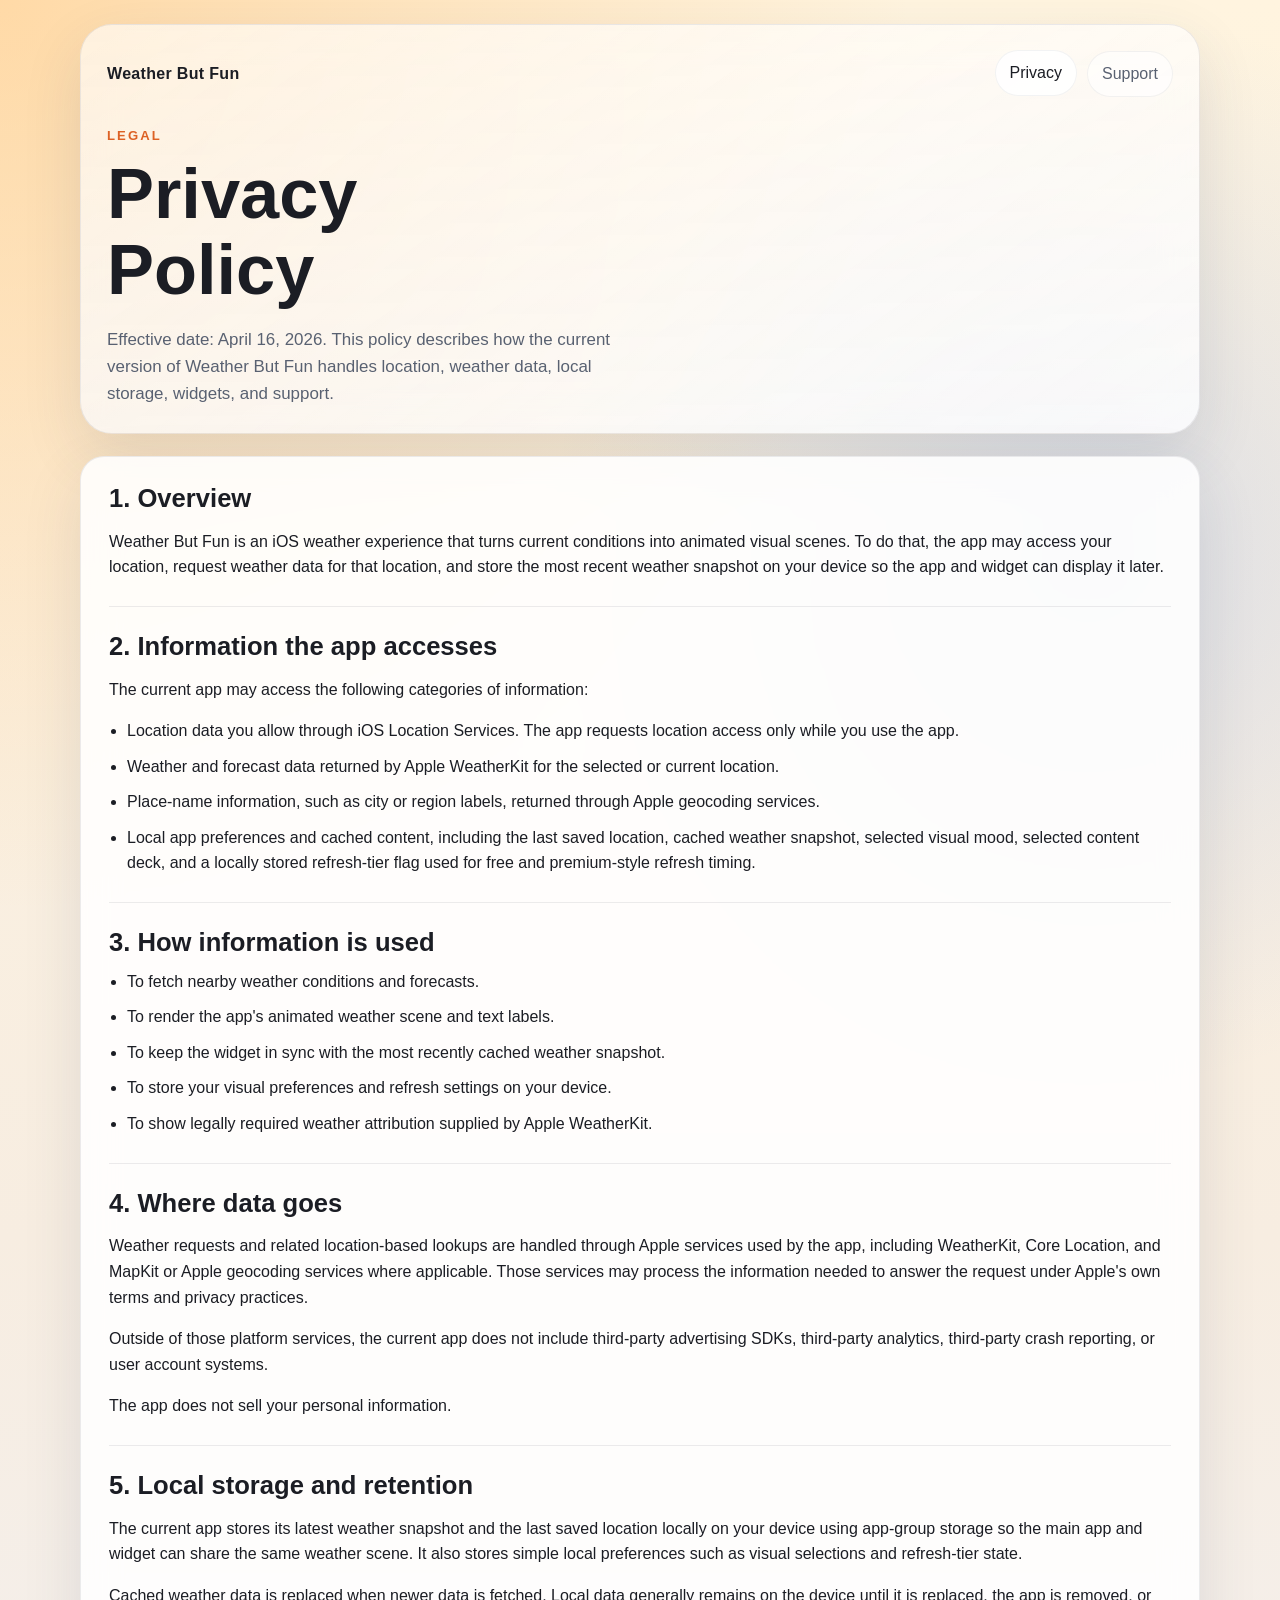
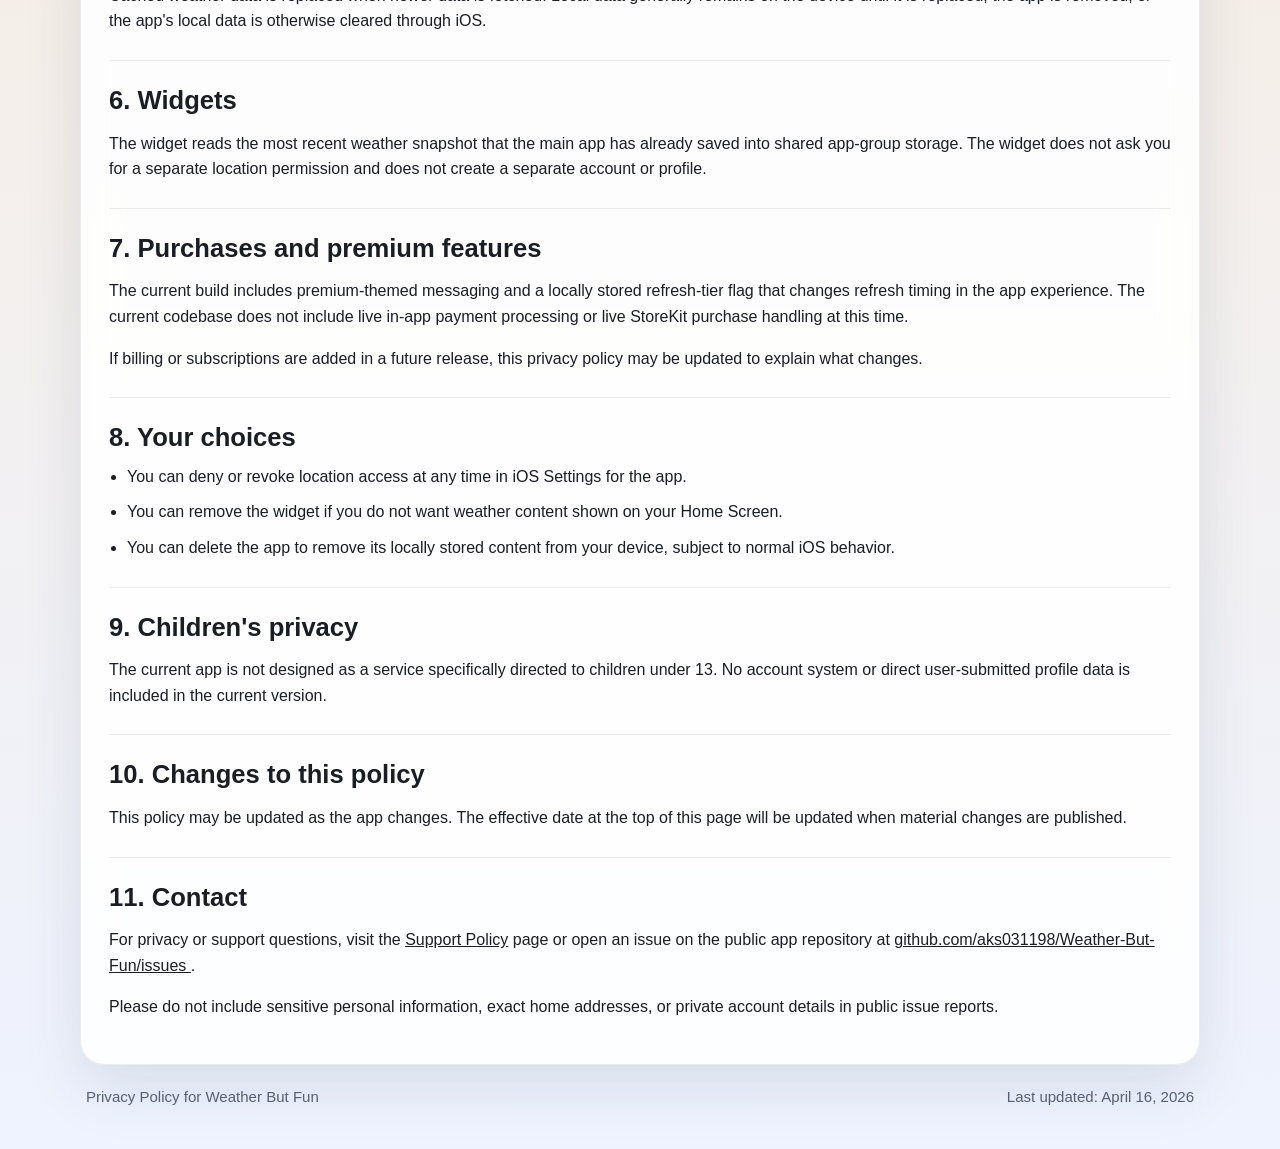
==== privacy.html @ 32468488 "Add GitHub Pages site for app privacy and support" ====
<!DOCTYPE html>
<html lang="en">
<head>
  <meta charset="utf-8">
  <meta name="viewport" content="width=device-width, initial-scale=1">
  <title>Weather But Fun | Privacy Policy</title>
  <meta
    name="description"
    content="Privacy policy for the Weather But Fun iOS app."
  >
  <link rel="stylesheet" href="./styles.css">
</head>
<body>
  <div class="page-shell">
    <header class="subpage-header">
      <nav class="nav">
        <a class="brand" href="./index.html">Weather But Fun</a>
        <div class="nav-links">
          <a aria-current="page" href="./privacy.html">Privacy</a>
          <a href="./support.html">Support</a>
        </div>
      </nav>

      <div class="subpage-title">
        <p class="eyebrow">Legal</p>
        <h1>Privacy Policy</h1>
        <p class="lede">
          Effective date: April 16, 2026. This policy describes how the current version of
          Weather But Fun handles location, weather data, local storage, widgets, and support.
        </p>
      </div>
    </header>

    <main class="legal-layout">
      <article class="legal-card">
        <section>
          <h2>1. Overview</h2>
          <p>
            Weather But Fun is an iOS weather experience that turns current conditions into
            animated visual scenes. To do that, the app may access your location, request
            weather data for that location, and store the most recent weather snapshot on
            your device so the app and widget can display it later.
          </p>
        </section>

        <section>
          <h2>2. Information the app accesses</h2>
          <p>The current app may access the following categories of information:</p>
          <ul class="clean-list">
            <li>
              Location data you allow through iOS Location Services. The app requests
              location access only while you use the app.
            </li>
            <li>
              Weather and forecast data returned by Apple WeatherKit for the selected or
              current location.
            </li>
            <li>
              Place-name information, such as city or region labels, returned through Apple
              geocoding services.
            </li>
            <li>
              Local app preferences and cached content, including the last saved location,
              cached weather snapshot, selected visual mood, selected content deck, and a
              locally stored refresh-tier flag used for free and premium-style refresh timing.
            </li>
          </ul>
        </section>

        <section>
          <h2>3. How information is used</h2>
          <ul class="clean-list">
            <li>To fetch nearby weather conditions and forecasts.</li>
            <li>To render the app's animated weather scene and text labels.</li>
            <li>To keep the widget in sync with the most recently cached weather snapshot.</li>
            <li>To store your visual preferences and refresh settings on your device.</li>
            <li>To show legally required weather attribution supplied by Apple WeatherKit.</li>
          </ul>
        </section>

        <section>
          <h2>4. Where data goes</h2>
          <p>
            Weather requests and related location-based lookups are handled through Apple
            services used by the app, including WeatherKit, Core Location, and MapKit or
            Apple geocoding services where applicable. Those services may process the
            information needed to answer the request under Apple's own terms and privacy practices.
          </p>
          <p>
            Outside of those platform services, the current app does not include third-party
            advertising SDKs, third-party analytics, third-party crash reporting, or user
            account systems.
          </p>
          <p>
            The app does not sell your personal information.
          </p>
        </section>

        <section>
          <h2>5. Local storage and retention</h2>
          <p>
            The current app stores its latest weather snapshot and the last saved location
            locally on your device using app-group storage so the main app and widget can
            share the same weather scene. It also stores simple local preferences such as
            visual selections and refresh-tier state.
          </p>
          <p>
            Cached weather data is replaced when newer data is fetched. Local data generally
            remains on the device until it is replaced, the app is removed, or the app's
            local data is otherwise cleared through iOS.
          </p>
        </section>

        <section>
          <h2>6. Widgets</h2>
          <p>
            The widget reads the most recent weather snapshot that the main app has already
            saved into shared app-group storage. The widget does not ask you for a separate
            location permission and does not create a separate account or profile.
          </p>
        </section>

        <section>
          <h2>7. Purchases and premium features</h2>
          <p>
            The current build includes premium-themed messaging and a locally stored
            refresh-tier flag that changes refresh timing in the app experience. The current
            codebase does not include live in-app payment processing or live StoreKit
            purchase handling at this time.
          </p>
          <p>
            If billing or subscriptions are added in a future release, this privacy policy
            may be updated to explain what changes.
          </p>
        </section>

        <section>
          <h2>8. Your choices</h2>
          <ul class="clean-list">
            <li>
              You can deny or revoke location access at any time in iOS Settings for the app.
            </li>
            <li>
              You can remove the widget if you do not want weather content shown on your Home Screen.
            </li>
            <li>
              You can delete the app to remove its locally stored content from your device,
              subject to normal iOS behavior.
            </li>
          </ul>
        </section>

        <section>
          <h2>9. Children's privacy</h2>
          <p>
            The current app is not designed as a service specifically directed to children
            under 13. No account system or direct user-submitted profile data is included in
            the current version.
          </p>
        </section>

        <section>
          <h2>10. Changes to this policy</h2>
          <p>
            This policy may be updated as the app changes. The effective date at the top of
            this page will be updated when material changes are published.
          </p>
        </section>

        <section>
          <h2>11. Contact</h2>
          <p>
            For privacy or support questions, visit the
            <a href="./support.html">Support Policy</a>
            page or open an issue on the public app repository at
            <a href="https://github.com/aks031198/Weather-But-Fun/issues" target="_blank" rel="noreferrer">
              github.com/aks031198/Weather-But-Fun/issues
            </a>.
          </p>
          <p>
            Please do not include sensitive personal information, exact home addresses, or
            private account details in public issue reports.
          </p>
        </section>
      </article>
    </main>

    <footer class="footer">
      <p>Privacy Policy for Weather But Fun</p>
      <p>Last updated: April 16, 2026</p>
    </footer>
  </div>
</body>
</html>
---- styles.css ----
:root {
  color-scheme: light;
  --bg-top: #fff4df;
  --bg-mid: #f7ede1;
  --bg-bottom: #eef3ff;
  --panel: rgba(255, 255, 255, 0.72);
  --panel-strong: rgba(255, 255, 255, 0.88);
  --border: rgba(16, 24, 40, 0.08);
  --text: #1b1d24;
  --muted: #596171;
  --accent: #f58a3d;
  --accent-deep: #dd6225;
  --accent-soft: #ffcf93;
  --sky: #7f96c8;
  --shadow: 0 22px 60px rgba(53, 63, 92, 0.12);
  --radius-xl: 32px;
  --radius-lg: 24px;
  --radius-md: 18px;
  --max-width: 1120px;
}

* {
  box-sizing: border-box;
}

html {
  min-height: 100%;
  background:
    radial-gradient(circle at top left, rgba(255, 197, 123, 0.56), transparent 30%),
    radial-gradient(circle at 85% 20%, rgba(128, 167, 244, 0.26), transparent 22%),
    linear-gradient(180deg, var(--bg-top), var(--bg-mid) 45%, var(--bg-bottom));
}

body {
  margin: 0;
  min-height: 100vh;
  color: var(--text);
  font-family: "SF Pro Display", "SF Pro Text", "Segoe UI", sans-serif;
  line-height: 1.6;
}

a {
  color: inherit;
}

.page-shell {
  width: min(calc(100% - 32px), var(--max-width));
  margin: 0 auto;
  padding: 24px 0 40px;
}

.nav {
  display: flex;
  align-items: center;
  justify-content: space-between;
  gap: 20px;
  margin-bottom: 28px;
}

.brand {
  text-decoration: none;
  font-weight: 800;
  letter-spacing: 0.02em;
  font-size: 1rem;
}

.nav-links {
  display: flex;
  flex-wrap: wrap;
  gap: 10px;
}

.nav-links a {
  text-decoration: none;
  color: var(--muted);
  background: rgba(255, 255, 255, 0.55);
  border: 1px solid rgba(16, 24, 40, 0.05);
  border-radius: 999px;
  padding: 9px 14px;
  transition: transform 180ms ease, background 180ms ease, color 180ms ease;
}

.nav-links a:hover,
.nav-links a[aria-current="page"] {
  transform: translateY(-1px);
  background: rgba(255, 255, 255, 0.88);
  color: var(--text);
}

.hero,
.subpage-header {
  position: relative;
  overflow: hidden;
  padding: 26px;
  border-radius: var(--radius-xl);
  border: 1px solid var(--border);
  background:
    linear-gradient(145deg, rgba(255, 255, 255, 0.62), rgba(255, 255, 255, 0.82)),
    linear-gradient(180deg, rgba(255, 213, 155, 0.22), rgba(111, 153, 239, 0.08));
  backdrop-filter: blur(18px);
  box-shadow: var(--shadow);
}

.hero {
  min-height: 430px;
  display: grid;
  align-items: center;
}

.hero-copy,
.subpage-title {
  position: relative;
  z-index: 2;
  max-width: 620px;
}

.eyebrow,
.card-label {
  margin: 0 0 10px;
  font-size: 0.82rem;
  font-weight: 800;
  letter-spacing: 0.16em;
  text-transform: uppercase;
  color: var(--accent-deep);
}

h1,
h2 {
  margin: 0;
  line-height: 1.08;
}

h1 {
  font-size: clamp(2.4rem, 6vw, 4.4rem);
  max-width: 10ch;
}

h2 {
  font-size: clamp(1.4rem, 2vw, 1.85rem);
  margin-bottom: 12px;
}

.lede {
  margin: 18px 0 0;
  max-width: 58ch;
  color: var(--muted);
  font-size: 1.06rem;
}

.hero-actions {
  display: flex;
  flex-wrap: wrap;
  gap: 12px;
  margin-top: 28px;
}

.button {
  display: inline-flex;
  align-items: center;
  justify-content: center;
  min-height: 46px;
  padding: 0 18px;
  border-radius: 999px;
  text-decoration: none;
  font-weight: 700;
  transition: transform 180ms ease, box-shadow 180ms ease, background 180ms ease;
}

.button:hover {
  transform: translateY(-1px);
}

.button-primary {
  color: #fff;
  background: linear-gradient(135deg, var(--accent), var(--accent-deep));
  box-shadow: 0 12px 30px rgba(221, 98, 37, 0.24);
}

.button-secondary {
  background: rgba(255, 255, 255, 0.78);
  border: 1px solid rgba(16, 24, 40, 0.08);
}

.hero-orb {
  position: absolute;
  right: -20px;
  bottom: -10px;
  width: min(44vw, 430px);
  aspect-ratio: 1;
  pointer-events: none;
}

.orb-core,
.orb-glow {
  position: absolute;
  border-radius: 50%;
}

.orb-glow {
  inset: 4%;
  background: radial-gradient(circle, rgba(255, 202, 145, 0.54), rgba(245, 138, 61, 0.12), transparent 72%);
  filter: blur(16px);
}

.orb-core {
  inset: 17%;
  background:
    radial-gradient(circle at 32% 28%, rgba(255, 241, 215, 0.96), rgba(255, 241, 215, 0.58) 10%, transparent 32%),
    radial-gradient(circle at 34% 28%, rgba(255, 183, 104, 0.26), transparent 36%),
    linear-gradient(155deg, #ffbe74, #f1883f 56%, #d95f29);
  box-shadow:
    0 0 0 14px rgba(252, 173, 90, 0.1),
    0 40px 90px rgba(235, 121, 35, 0.22);
}

.orb-cloud {
  position: absolute;
  border-radius: 999px;
  background:
    radial-gradient(circle at 30% 30%, rgba(255, 255, 255, 0.94), rgba(255, 255, 255, 0.82) 46%, rgba(219, 226, 239, 0.9));
  filter: drop-shadow(0 10px 18px rgba(86, 98, 134, 0.16));
}

.orb-cloud::before,
.orb-cloud::after {
  content: "";
  position: absolute;
  border-radius: 50%;
  background: inherit;
}

.orb-cloud-one {
  width: 120px;
  height: 46px;
  left: 10%;
  top: 24%;
}

.orb-cloud-one::before {
  width: 48px;
  height: 48px;
  left: 12px;
  top: -22px;
}

.orb-cloud-one::after {
  width: 58px;
  height: 58px;
  right: 10px;
  top: -24px;
}

.orb-cloud-two {
  width: 104px;
  height: 42px;
  right: 17%;
  bottom: 28%;
}

.orb-cloud-two::before {
  width: 40px;
  height: 40px;
  left: 10px;
  top: -18px;
}

.orb-cloud-two::after {
  width: 52px;
  height: 52px;
  right: 10px;
  top: -22px;
}

.content-grid {
  display: grid;
  grid-template-columns: repeat(12, 1fr);
  gap: 18px;
  margin-top: 22px;
}

.card,
.legal-card {
  border-radius: var(--radius-lg);
  border: 1px solid var(--border);
  background: var(--panel);
  backdrop-filter: blur(18px);
  box-shadow: var(--shadow);
}

.card {
  padding: 24px;
  grid-column: span 6;
}

.content-grid .card:nth-child(1) {
  grid-column: span 7;
}

.content-grid .card:nth-child(2) {
  grid-column: span 5;
}

.text-link {
  display: inline-block;
  margin-top: 10px;
  text-decoration: none;
  font-weight: 700;
  color: var(--accent-deep);
}

.clean-list {
  margin: 0;
  padding-left: 18px;
}

.clean-list li + li {
  margin-top: 10px;
}

.legal-layout {
  margin-top: 22px;
}

.legal-card {
  padding: 28px;
  background: var(--panel-strong);
}

.legal-card section + section {
  margin-top: 26px;
  padding-top: 26px;
  border-top: 1px solid rgba(16, 24, 40, 0.08);
}

.footer {
  display: flex;
  flex-wrap: wrap;
  justify-content: space-between;
  gap: 10px 18px;
  margin-top: 20px;
  padding: 0 6px;
  color: var(--muted);
  font-size: 0.94rem;
}

.footer p {
  margin: 0;
}

@media (max-width: 860px) {
  .hero {
    min-height: 0;
    padding-bottom: 300px;
  }

  .hero-orb {
    right: 50%;
    bottom: -60px;
    transform: translateX(50%);
    width: min(75vw, 360px);
  }

  .content-grid .card,
  .content-grid .card:nth-child(1),
  .content-grid .card:nth-child(2),
  .content-grid .card:nth-child(3),
  .content-grid .card:nth-child(4) {
    grid-column: 1 / -1;
  }
}

@media (max-width: 600px) {
  .page-shell {
    width: min(calc(100% - 20px), var(--max-width));
    padding-top: 10px;
  }

  .hero,
  .subpage-header,
  .card,
  .legal-card {
    border-radius: 22px;
  }

  .hero,
  .subpage-header {
    padding: 20px;
  }

  .nav {
    align-items: flex-start;
    flex-direction: column;
  }

  .nav-links {
    width: 100%;
  }

  .hero-actions {
    flex-direction: column;
    align-items: stretch;
  }

  .button {
    width: 100%;
  }

  .legal-card {
    padding: 22px;
  }
}
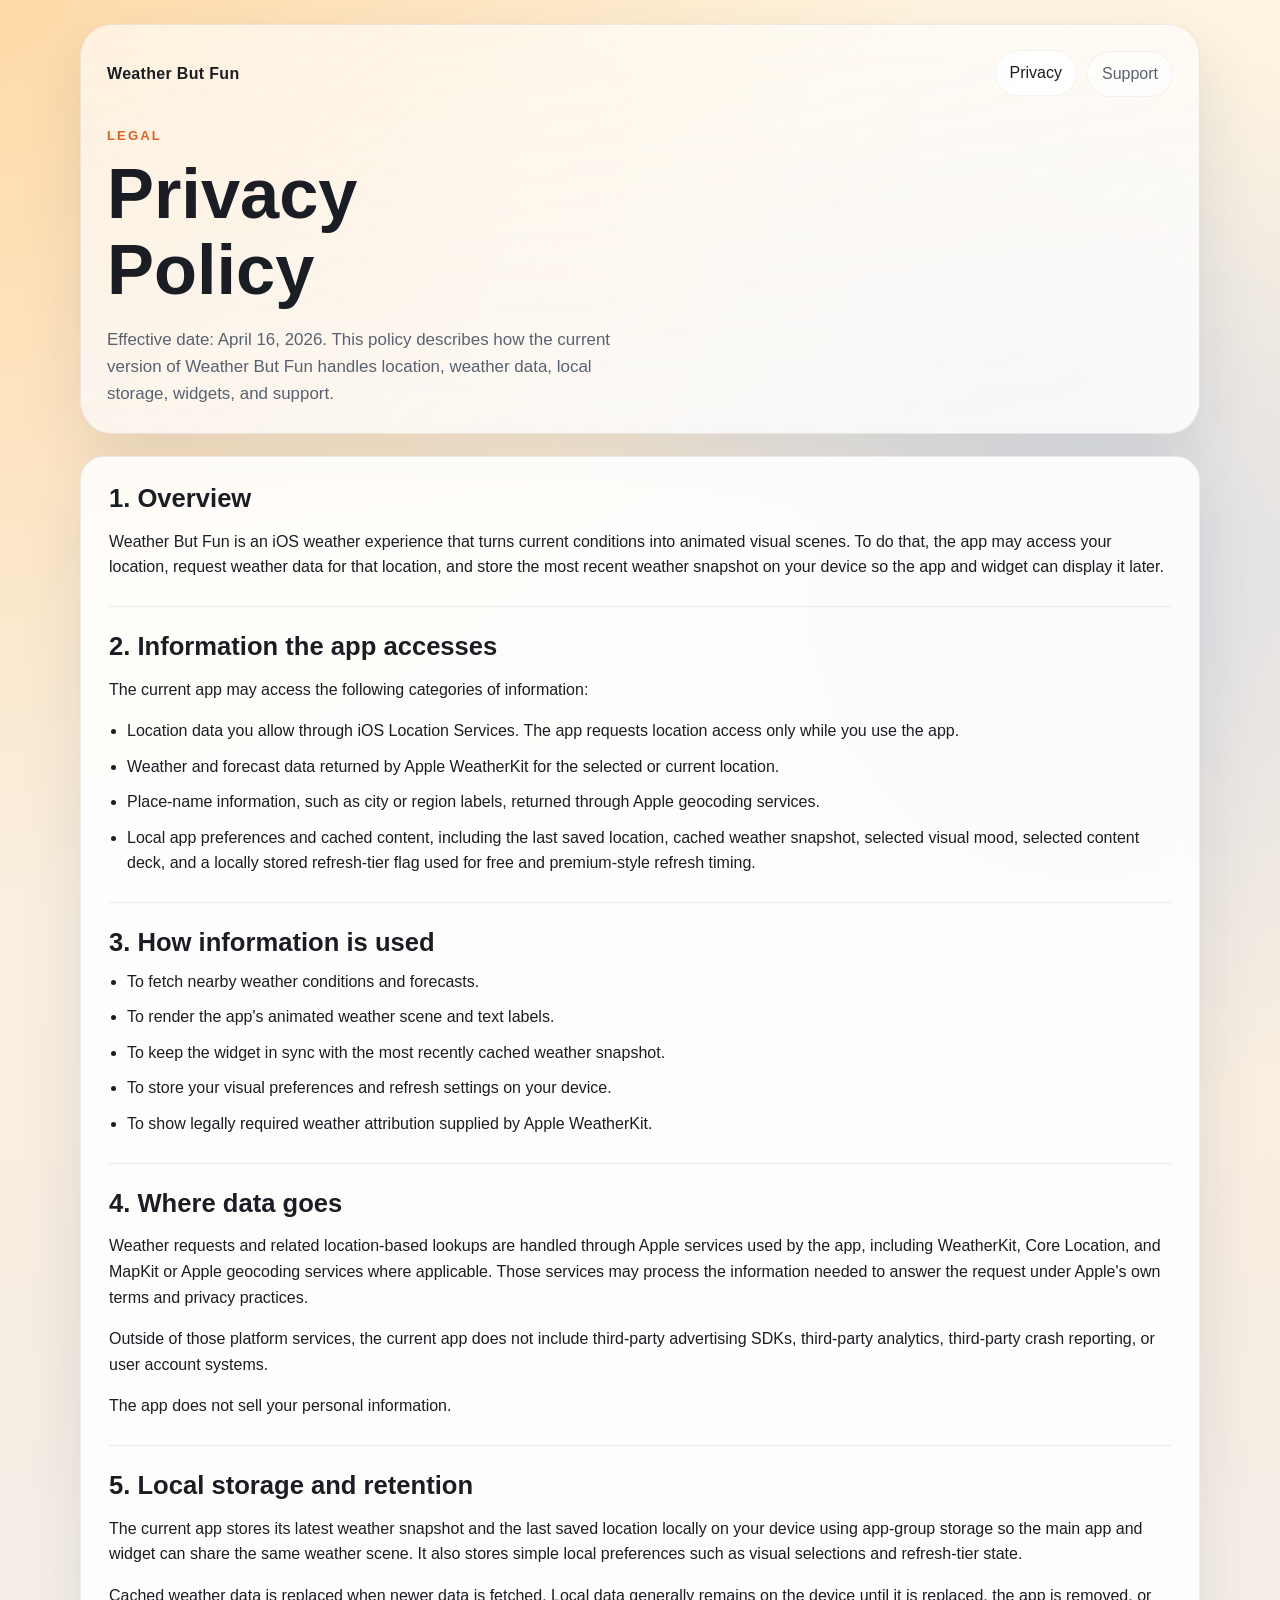
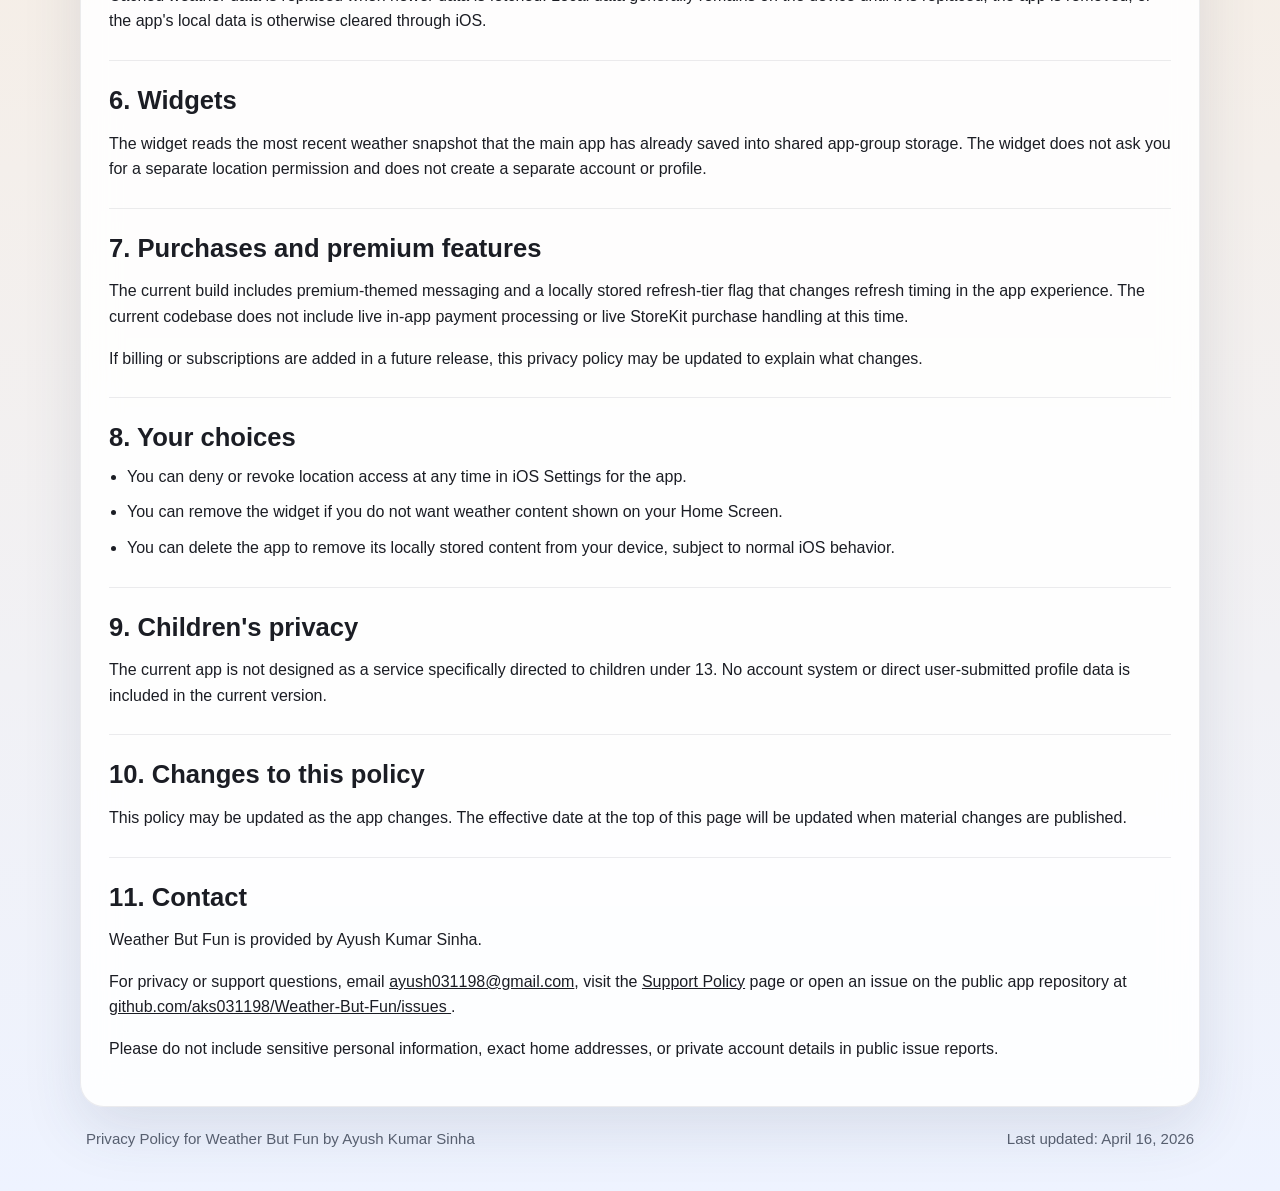
==== commit 50c2cbcb: "Add developer contact details to docs" ====
--- a/privacy.html
+++ b/privacy.html
@@ -170,7 +170,12 @@
         <section>
           <h2>11. Contact</h2>
           <p>
-            For privacy or support questions, visit the
+            Weather But Fun is provided by Ayush Kumar Sinha.
+          </p>
+          <p>
+            For privacy or support questions, email
+            <a href="mailto:ayush031198@gmail.com">ayush031198@gmail.com</a>,
+            visit the
             <a href="./support.html">Support Policy</a>
             page or open an issue on the public app repository at
             <a href="https://github.com/aks031198/Weather-But-Fun/issues" target="_blank" rel="noreferrer">
@@ -186,7 +191,7 @@
     </main>
 
     <footer class="footer">
-      <p>Privacy Policy for Weather But Fun</p>
+      <p>Privacy Policy for Weather But Fun by Ayush Kumar Sinha</p>
       <p>Last updated: April 16, 2026</p>
     </footer>
   </div>
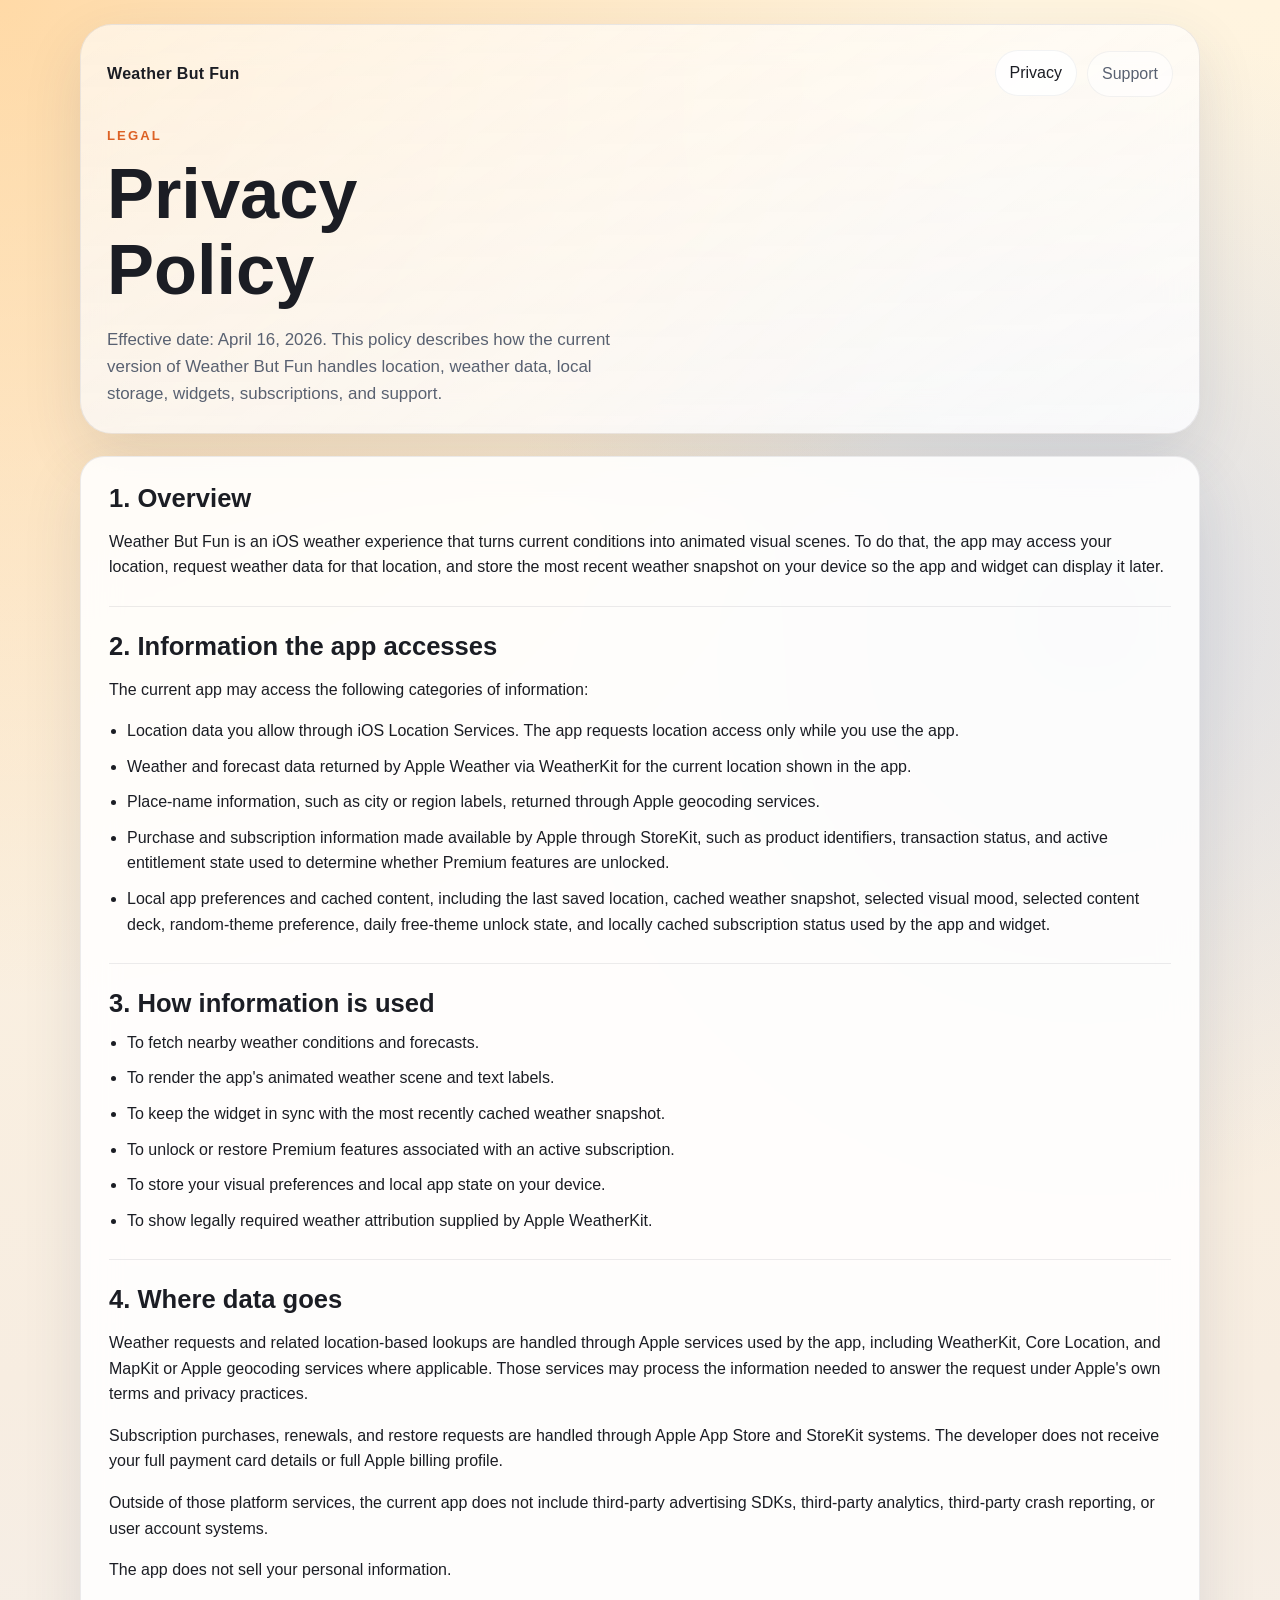
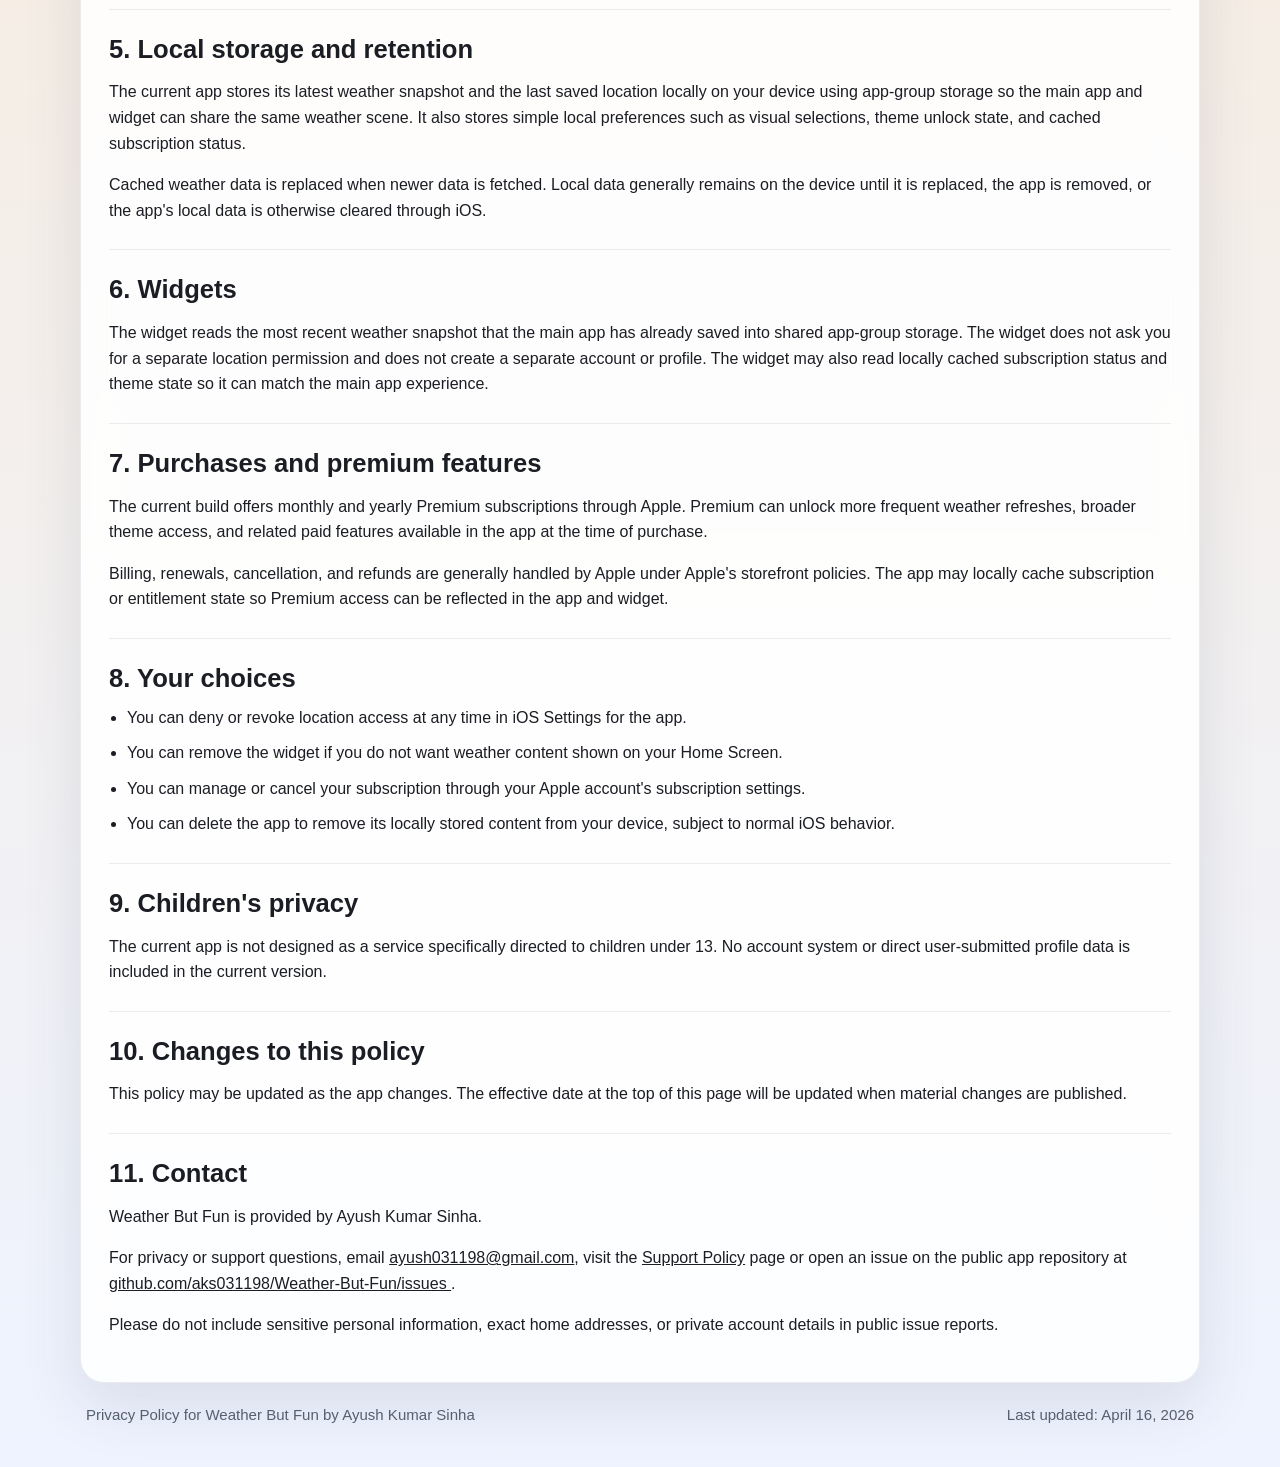
==== commit c89b8019: "Update Weather But Fun legal docs for subscriptions" ====
--- a/privacy.html
+++ b/privacy.html
@@ -26,7 +26,8 @@
         <h1>Privacy Policy</h1>
         <p class="lede">
           Effective date: April 16, 2026. This policy describes how the current version of
-          Weather But Fun handles location, weather data, local storage, widgets, and support.
+          Weather But Fun handles location, weather data, local storage, widgets, subscriptions,
+          and support.
         </p>
       </div>
     </header>
@@ -52,17 +53,23 @@
               location access only while you use the app.
             </li>
             <li>
-              Weather and forecast data returned by Apple WeatherKit for the selected or
-              current location.
+              Weather and forecast data returned by Apple Weather via WeatherKit for the
+              current location shown in the app.
             </li>
             <li>
               Place-name information, such as city or region labels, returned through Apple
               geocoding services.
             </li>
             <li>
+              Purchase and subscription information made available by Apple through StoreKit,
+              such as product identifiers, transaction status, and active entitlement state
+              used to determine whether Premium features are unlocked.
+            </li>
+            <li>
               Local app preferences and cached content, including the last saved location,
-              cached weather snapshot, selected visual mood, selected content deck, and a
-              locally stored refresh-tier flag used for free and premium-style refresh timing.
+              cached weather snapshot, selected visual mood, selected content deck, random-theme
+              preference, daily free-theme unlock state, and locally cached subscription status
+              used by the app and widget.
             </li>
           </ul>
         </section>
@@ -73,7 +80,8 @@
             <li>To fetch nearby weather conditions and forecasts.</li>
             <li>To render the app's animated weather scene and text labels.</li>
             <li>To keep the widget in sync with the most recently cached weather snapshot.</li>
-            <li>To store your visual preferences and refresh settings on your device.</li>
+            <li>To unlock or restore Premium features associated with an active subscription.</li>
+            <li>To store your visual preferences and local app state on your device.</li>
             <li>To show legally required weather attribution supplied by Apple WeatherKit.</li>
           </ul>
         </section>
@@ -87,6 +95,11 @@
             information needed to answer the request under Apple's own terms and privacy practices.
           </p>
           <p>
+            Subscription purchases, renewals, and restore requests are handled through Apple
+            App Store and StoreKit systems. The developer does not receive your full payment
+            card details or full Apple billing profile.
+          </p>
+          <p>
             Outside of those platform services, the current app does not include third-party
             advertising SDKs, third-party analytics, third-party crash reporting, or user
             account systems.
@@ -102,7 +115,7 @@
             The current app stores its latest weather snapshot and the last saved location
             locally on your device using app-group storage so the main app and widget can
             share the same weather scene. It also stores simple local preferences such as
-            visual selections and refresh-tier state.
+            visual selections, theme unlock state, and cached subscription status.
           </p>
           <p>
             Cached weather data is replaced when newer data is fetched. Local data generally
@@ -116,21 +129,23 @@
           <p>
             The widget reads the most recent weather snapshot that the main app has already
             saved into shared app-group storage. The widget does not ask you for a separate
-            location permission and does not create a separate account or profile.
+            location permission and does not create a separate account or profile. The
+            widget may also read locally cached subscription status and theme state so it can
+            match the main app experience.
           </p>
         </section>
 
         <section>
           <h2>7. Purchases and premium features</h2>
           <p>
-            The current build includes premium-themed messaging and a locally stored
-            refresh-tier flag that changes refresh timing in the app experience. The current
-            codebase does not include live in-app payment processing or live StoreKit
-            purchase handling at this time.
-          </p>
-          <p>
-            If billing or subscriptions are added in a future release, this privacy policy
-            may be updated to explain what changes.
+            The current build offers monthly and yearly Premium subscriptions through Apple.
+            Premium can unlock more frequent weather refreshes, broader theme access, and
+            related paid features available in the app at the time of purchase.
+          </p>
+          <p>
+            Billing, renewals, cancellation, and refunds are generally handled by Apple
+            under Apple's storefront policies. The app may locally cache subscription or
+            entitlement state so Premium access can be reflected in the app and widget.
           </p>
         </section>
 
@@ -142,6 +157,10 @@
             </li>
             <li>
               You can remove the widget if you do not want weather content shown on your Home Screen.
+            </li>
+            <li>
+              You can manage or cancel your subscription through your Apple account's
+              subscription settings.
             </li>
             <li>
               You can delete the app to remove its locally stored content from your device,
